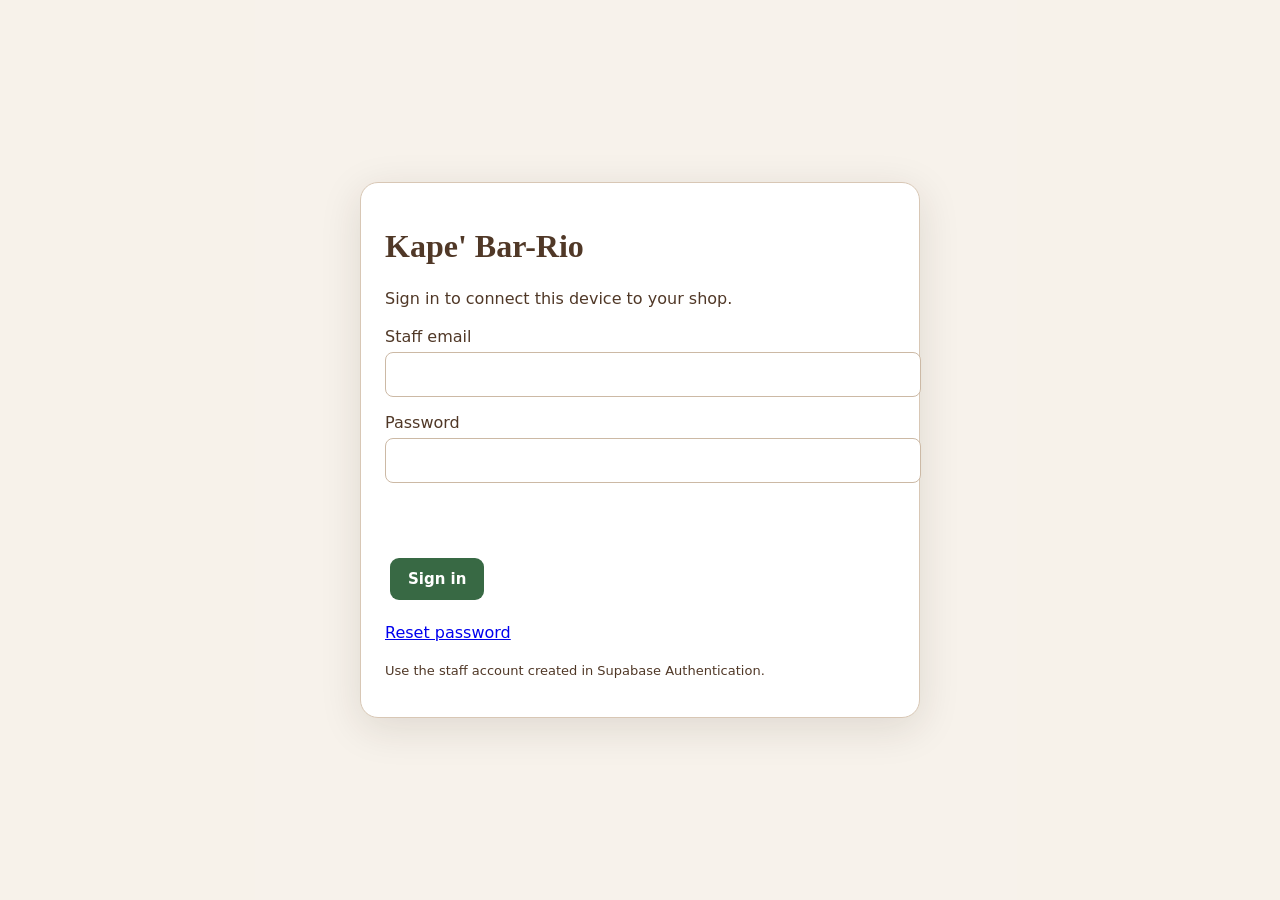
==== sync-login.html @ df9380fc "Add files via upload" ====
<!doctype html><html lang="en"><head><meta charset="utf-8"><meta name="viewport" content="width=device-width,initial-scale=1"><title>Kape' Bar-Rio · Staff Login</title><link rel="stylesheet" href="sync.css"></head><body style="background:#f7f2eb"><main class="cloud-screen"><form id="loginForm" class="cloud-box"><h1>Kape' Bar-Rio</h1><p>Sign in to connect this device to your shop.</p><label for="email">Staff email</label><input id="email" type="email" autocomplete="username" required><label for="password">Password</label><input id="password" type="password" autocomplete="current-password" required><p class="cloud-error" id="error" role="alert"></p><button id="signIn">Sign in</button><p><a href="https://russelljohnramosmicumao-arch.github.io/Kape-Barrio/reset-password.html">Reset password</a></p><p style="font-size:13px">Use the staff account created in Supabase Authentication.</p></form></main><script src="sync-config.js"></script><script src="sync-core.js"></script><script>
const loginForm=document.getElementById('loginForm'),loginEmail=document.getElementById('email'),loginPassword=document.getElementById('password'),loginError=document.getElementById('error'),loginSubmit=document.getElementById('signIn');
loginForm.onsubmit=async e=>{e.preventDefault();loginSubmit.disabled=true;loginError.textContent='';try{await KBRCloud.login(loginEmail.value.trim(),loginPassword.value);loginPassword.value='';const wanted=new URLSearchParams(location.search).get('next');location.href=['index.html','menu.html','display.html','manager.html','sales.html'].includes(wanted)?wanted:'index.html';}catch(err){loginError.textContent=err.message;}finally{loginSubmit.disabled=false;}};
</script></body></html>
---- sync.css ----
.cloud-status{position:fixed;bottom:6px;left:8px;z-index:100;font:700 11px system-ui;background:#e4f3de;color:#285c30;border:1px solid #b8d5af;border-radius:8px;padding:5px 9px;max-width:70vw}.cloud-status.problem{background:#fff0d8;color:#875715;border-color:#e3c790}.cloud-screen{position:fixed;inset:0;background:#f7f2ebf7;z-index:200;display:grid;place-items:center;padding:24px}.cloud-box{max-width:510px;width:100%;background:white;border:1px solid #d8c7b5;border-radius:18px;padding:24px;color:#503827;font:16px system-ui;box-shadow:0 10px 40px #30201020}.cloud-box h1,.cloud-box h2{font-family:Georgia,serif}.cloud-box p{line-height:1.5}.cloud-box button,.cloud-link{display:inline-block;background:#386944;color:white;border:0;border-radius:9px;padding:12px 18px;font:700 15px system-ui;cursor:pointer;margin:5px;text-decoration:none}.cloud-box input{width:100%;padding:12px;margin:6px 0 16px;border:1px solid #ccb9a5;border-radius:8px;font:16px system-ui}.cloud-error{color:#a12924;min-height:22px}.cloud-actions{display:flex;gap:8px;flex-wrap:wrap}
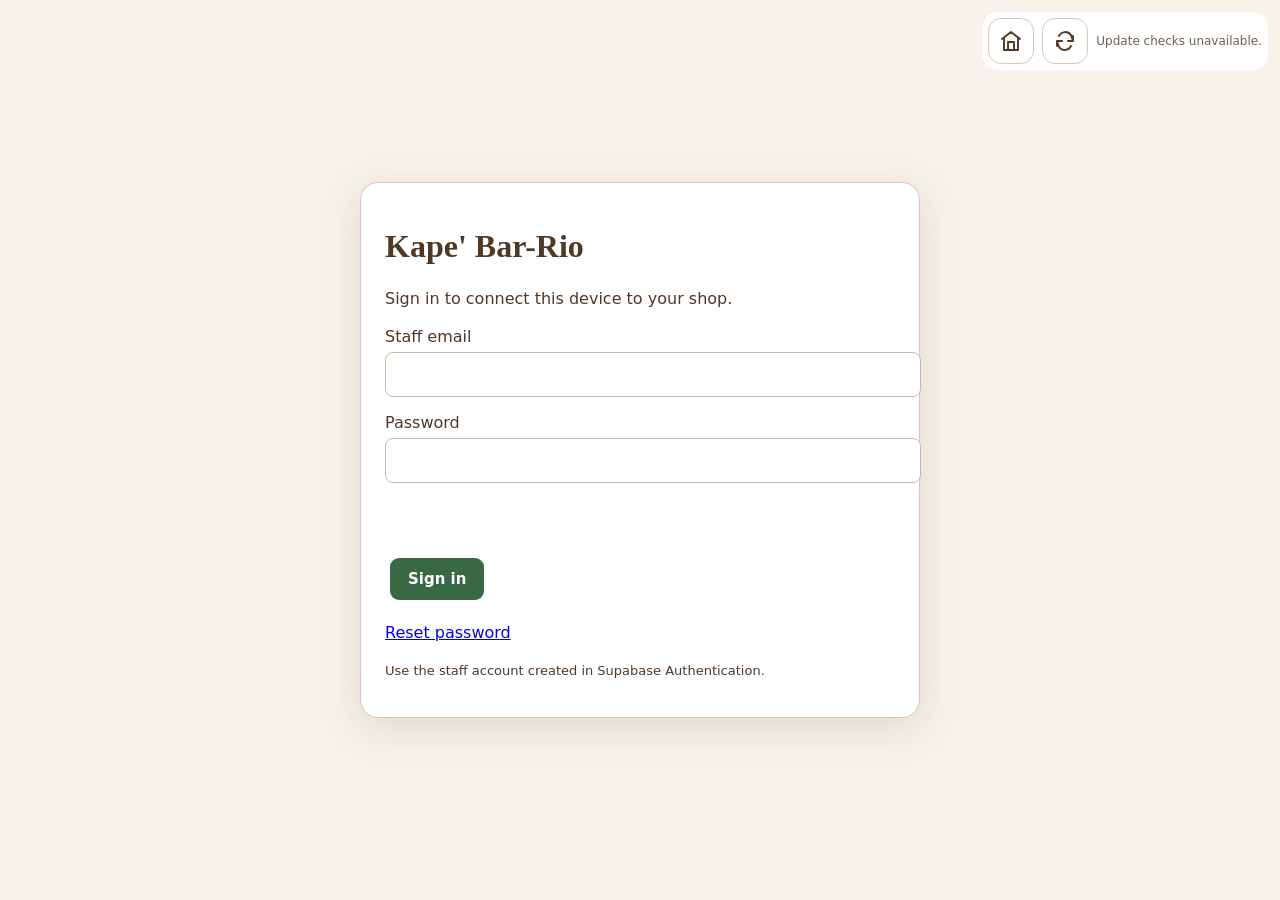
==== commit cf8c70d2: "Add files via upload" ====
--- a/sync-login.html
+++ b/sync-login.html
@@ -1,4 +1,4 @@
-<!doctype html><html lang="en"><head><meta charset="utf-8"><meta name="viewport" content="width=device-width,initial-scale=1"><title>Kape' Bar-Rio · Staff Login</title><link rel="stylesheet" href="sync.css"></head><body style="background:#f7f2eb"><main class="cloud-screen"><form id="loginForm" class="cloud-box"><h1>Kape' Bar-Rio</h1><p>Sign in to connect this device to your shop.</p><label for="email">Staff email</label><input id="email" type="email" autocomplete="username" required><label for="password">Password</label><input id="password" type="password" autocomplete="current-password" required><p class="cloud-error" id="error" role="alert"></p><button id="signIn">Sign in</button><p><a href="https://russelljohnramosmicumao-arch.github.io/Kape-Barrio/reset-password.html">Reset password</a></p><p style="font-size:13px">Use the staff account created in Supabase Authentication.</p></form></main><script src="sync-config.js"></script><script src="sync-core.js"></script><script>
+<!doctype html><html lang="en"><head><meta charset="utf-8"><meta name="viewport" content="width=device-width,initial-scale=1"><title>Kape' Bar-Rio · Staff Login</title><link rel="stylesheet" href="sync.css"><link rel="stylesheet" href="page-tools.css"></head><body data-update-worker="service-worker.js" style="background:#f7f2eb"><main class="cloud-screen"><form id="loginForm" class="cloud-box"><h1>Kape' Bar-Rio</h1><p>Sign in to connect this device to your shop.</p><label for="email">Staff email</label><input id="email" type="email" autocomplete="username" required><label for="password">Password</label><input id="password" type="password" autocomplete="current-password" required><p class="cloud-error" id="error" role="alert"></p><button id="signIn">Sign in</button><p><a href="https://russelljohnramosmicumao-arch.github.io/Kape-Barrio/reset-password.html">Reset password</a></p><p style="font-size:13px">Use the staff account created in Supabase Authentication.</p></form></main><script src="sync-config.js"></script><script src="sync-core.js"></script><script>
 const loginForm=document.getElementById('loginForm'),loginEmail=document.getElementById('email'),loginPassword=document.getElementById('password'),loginError=document.getElementById('error'),loginSubmit=document.getElementById('signIn');
 loginForm.onsubmit=async e=>{e.preventDefault();loginSubmit.disabled=true;loginError.textContent='';try{await KBRCloud.login(loginEmail.value.trim(),loginPassword.value);loginPassword.value='';const wanted=new URLSearchParams(location.search).get('next');location.href=['index.html','menu.html','display.html','manager.html','sales.html'].includes(wanted)?wanted:'index.html';}catch(err){loginError.textContent=err.message;}finally{loginSubmit.disabled=false;}};
-</script></body></html>
+</script><script src="page-tools.js"></script></body></html>
--- a/page-tools.css
+++ b/page-tools.css
@@ -0,0 +1 @@
+.kbr-page-tools{display:flex;align-items:center;justify-content:flex-end;gap:8px;flex-wrap:wrap}.kbr-tool{position:relative;display:inline-flex!important;align-items:center;justify-content:center;width:46px;min-width:46px;height:46px;min-height:46px;padding:10px!important;background:#fff!important;color:#503827!important;border:1px solid #d5c8b7!important;border-radius:13px!important;text-decoration:none!important;cursor:pointer;font:inherit;flex-shrink:0;box-sizing:border-box}.kbr-tool svg{width:24px;height:24px}.kbr-tool:focus-visible{outline:3px solid #b87926;outline-offset:3px}.kbr-update-dot{position:absolute;right:-3px;top:-3px;width:12px;height:12px;border:2px solid white;border-radius:50%;background:#dc2626;box-shadow:0 0 0 1px #dc262620}.kbr-update-dot[hidden]{display:none!important}.kbr-update-note{font:12px system-ui;max-width:190px;color:#705e4d;line-height:1.35}.kbr-update-note:empty{display:none}.kbr-floating-tools{position:fixed;top:12px;right:12px;z-index:9998;background:#fff;padding:6px;border-radius:16px}@media(max-width:600px){.kbr-update-note{max-width:130px}header{gap:10px;flex-wrap:wrap}}
